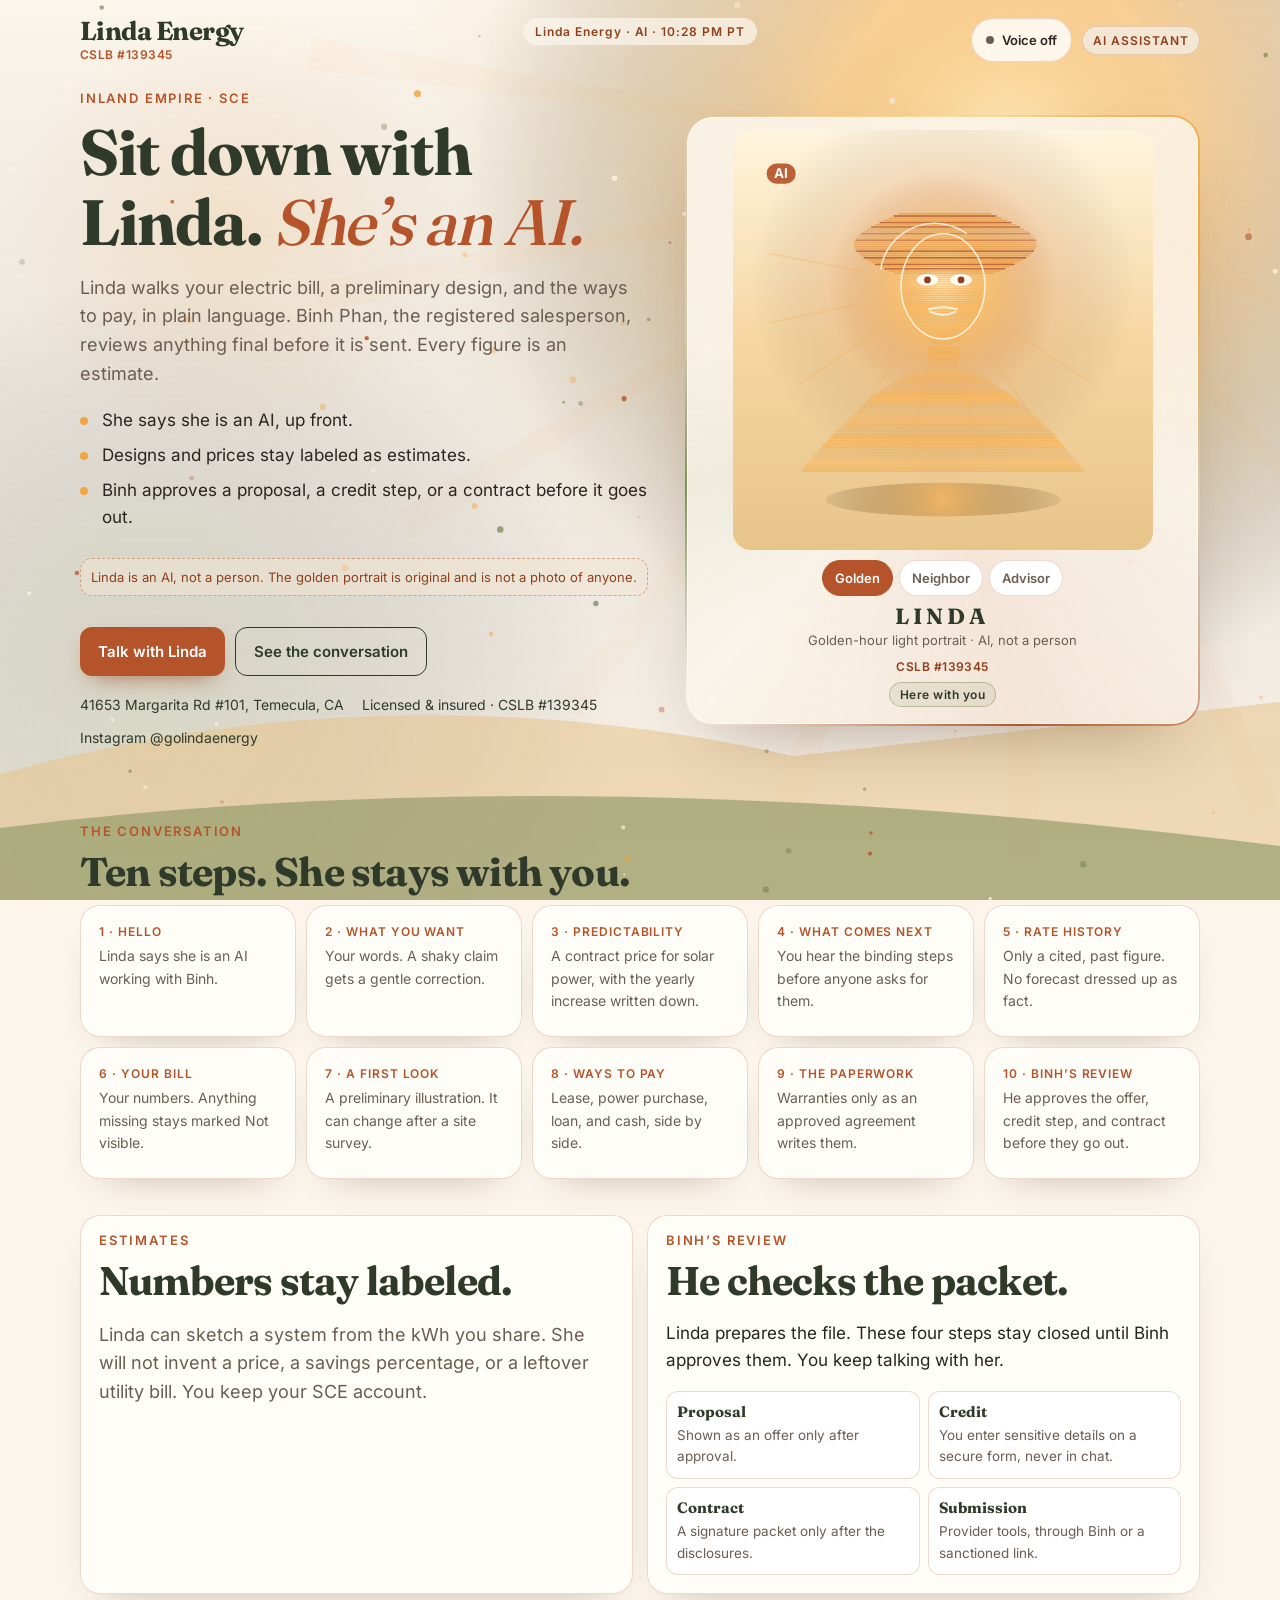
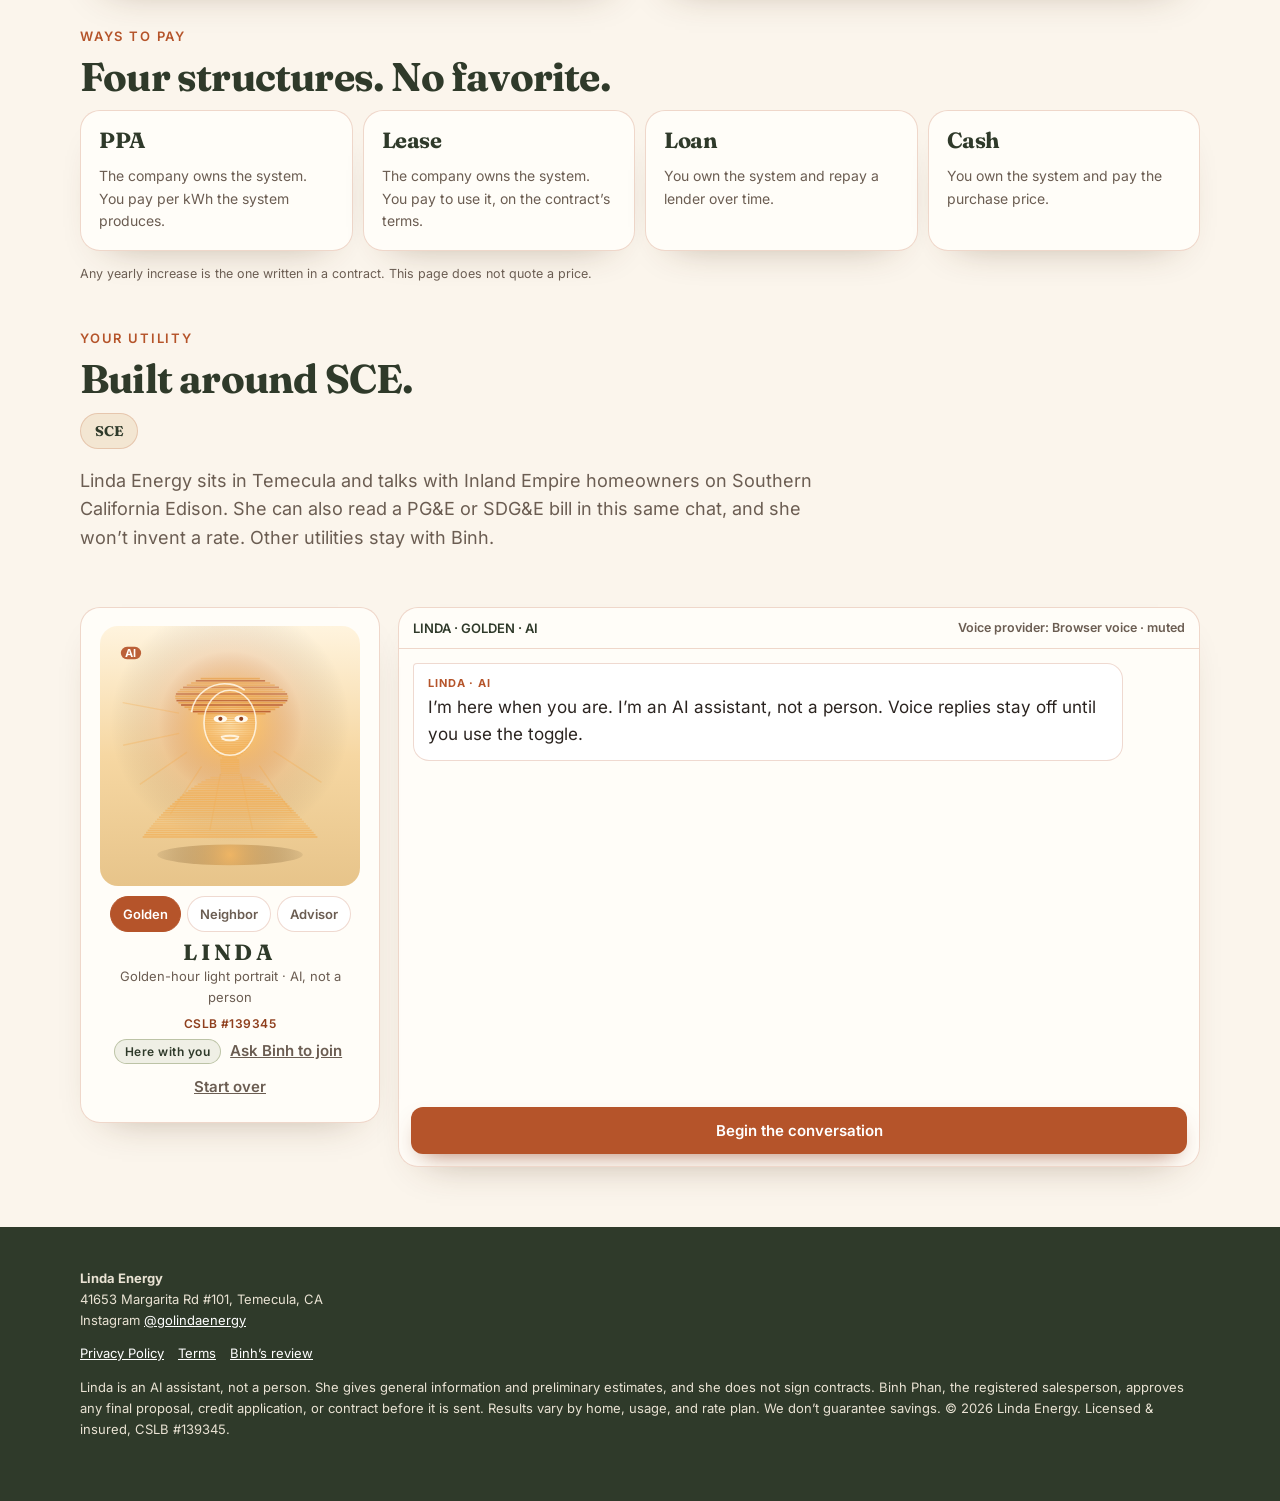
==== ai-closer/index.html @ 42d1611a "Add Linda Energy AI closer Port the v4 closer into ai-closer with a warm Inland Empire page, three o" ====
<!doctype html>
<html lang="en">
<head>
<meta charset="utf-8">
<meta name="viewport" content="width=device-width,initial-scale=1,viewport-fit=cover">
<title>Talk with Linda, an AI assistant | Linda Energy</title>
<meta name="description" content="Linda is an AI assistant for Inland Empire homeowners on SCE. She walks the bill, a preliminary design, and ways to pay. Binh Phan approves anything final. CSLB #139345.">
<meta name="theme-color" content="#B5542A">
<meta name="robots" content="noindex">
<link rel="canonical" href="https://sovereignenergy.github.io/linda-energy-pages/ai-closer/">
<link rel="icon" href="assets/favicon.svg" type="image/svg+xml">
<link rel="apple-touch-icon" href="assets/favicon.png">
<link rel="preload" href="assets/fonts/Fraunces-700.woff2" as="font" type="font/woff2" crossorigin>
<link rel="stylesheet" href="assets/style.css">
<script>if(matchMedia("(prefers-reduced-motion: reduce)").matches)document.documentElement.classList.add("rm");</script>
</head>
<body class="booting">
<canvas id="starfield" aria-hidden="true"></canvas>
<div id="spot" aria-hidden="true"></div>
<div class="hud" aria-hidden="true"><span class="hud-readout" id="hudReadout">Linda Energy · AI</span></div>
<div class="boot" id="boot">
  <div class="boot-card">
    <div class="boot-core" aria-hidden="true"></div>
    <p class="boot-kicker">Linda Energy</p>
    <h2 class="boot-title">Good afternoon.</h2>
    <ol id="bootLog"></ol>
    <div class="boot-bar" aria-hidden="true"><i id="bootBar"></i></div>
    <button class="btn" id="bootSkip" type="button">Skip the hello</button>
  </div>
</div>
<a class="skip" href="#bay">Skip to the conversation</a>
<header class="bar">
  <a class="logo" href="./" aria-label="Linda Energy home">
    <span class="wordmark">Linda Energy</span>
    <small>CSLB #139345</small>
  </a>
  <div class="bar-actions">
    <button class="voice-toggle" id="voiceToggle" type="button" aria-pressed="false" aria-label="Turn voice on"><span class="vt-ico" aria-hidden="true"></span><span class="vt-label">Voice off</span></button>
    <span class="tag">AI assistant</span>
  </div>
</header>
<main>
  <div class="wrap">
    <section class="hero" aria-labelledby="h1">
      <div class="hero-copy">
        <p class="eyebrow">Inland Empire · SCE</p>
        <h1 id="h1">Sit down with Linda. <span class="glow">She’s an AI.</span></h1>
        <p class="lede">Linda walks your electric bill, a preliminary design, and the ways to pay, in plain language. Binh Phan, the registered salesperson, reviews anything final before it is sent. Every figure is an estimate.</p>
        <ul class="points">
          <li>She says she is an AI, up front.</li>
          <li>Designs and prices stay labeled as estimates.</li>
          <li>Binh approves a proposal, a credit step, or a contract before it goes out.</li>
        </ul>
        <p class="aiflag" data-avatar-ai>Linda is an AI, not a person. The golden portrait is original and is not a photo of anyone.</p>
        <div class="hero-actions">
          <button class="btn" id="begin" type="button">Talk with Linda</button>
          <a class="btn ghost" href="#sequence">See the conversation</a>
        </div>
        <ul class="trust">
          <li>41653 Margarita Rd #101, Temecula, CA</li>
          <li>Licensed &amp; insured · CSLB #139345</li>
          <li>Instagram @golindaenergy</li>
        </ul>
      </div>
      <div class="av-frame">
        <div class="av-core">
          <canvas data-avatar width="480" height="480" aria-label="Linda, golden portrait. An AI, not a person. This face is original and resembles no real individual." role="img"></canvas>
          <div class="avatar-switch" role="group" aria-label="Choose a portrait of Linda">
            <button class="av-pick" type="button" data-avatar-pick="glow" aria-pressed="true">Golden</button>
            <button class="av-pick" type="button" data-avatar-pick="neighbor" aria-pressed="false">Neighbor</button>
            <button class="av-pick" type="button" data-avatar-pick="advisor" aria-pressed="false">Advisor</button>
          </div>
          <div class="av-name" data-avatar-name>LINDA</div>
          <div class="av-sub" data-avatar-blurb>Golden-hour light portrait · AI, not a person</div>
          <p class="av-license" data-brand-license>CSLB #139345</p>
          <div class="av-state" data-av-state>Here with you</div>
        </div>
      </div>
    </section>
    <section class="section" id="sequence">
      <p class="eyebrow reveal">The conversation</p>
      <h2 class="reveal">Ten steps. She stays with you.</h2>
      <div class="film">
        <article class="panel reveal"><b>1 · Hello</b><p>Linda says she is an AI working with Binh.</p></article>
        <article class="panel reveal"><b>2 · What you want</b><p>Your words. A shaky claim gets a gentle correction.</p></article>
        <article class="panel reveal"><b>3 · Predictability</b><p>A contract price for solar power, with the yearly increase written down.</p></article>
        <article class="panel reveal"><b>4 · What comes next</b><p>You hear the binding steps before anyone asks for them.</p></article>
        <article class="panel reveal"><b>5 · Rate history</b><p>Only a cited, past figure. No forecast dressed up as fact.</p></article>
        <article class="panel reveal"><b>6 · Your bill</b><p>Your numbers. Anything missing stays marked Not visible.</p></article>
        <article class="panel reveal"><b>7 · A first look</b><p>A preliminary illustration. It can change after a site survey.</p></article>
        <article class="panel reveal"><b>8 · Ways to pay</b><p>Lease, power purchase, loan, and cash, side by side.</p></article>
        <article class="panel reveal"><b>9 · The paperwork</b><p>Warranties only as an approved agreement writes them.</p></article>
        <article class="panel reveal"><b>10 · Binh’s review</b><p>He approves the offer, credit step, and contract before they go out.</p></article>
      </div>
    </section>
    <section class="section">
      <div class="split">
        <article class="panel reveal">
          <p class="eyebrow">Estimates</p>
          <h2>Numbers stay labeled.</h2>
          <p class="lede">Linda can sketch a system from the kWh you share. She will not invent a price, a savings percentage, or a leftover utility bill. You keep your SCE account.</p>
        </article>
        <article class="panel reveal">
          <p class="eyebrow">Binh’s review</p>
          <h2>He checks the packet.</h2>
          <p>Linda prepares the file. These four steps stay closed until Binh approves them. You keep talking with her.</p>
          <div class="gates">
            <div><strong>Proposal</strong>Shown as an offer only after approval.</div>
            <div><strong>Credit</strong>You enter sensitive details on a secure form, never in chat.</div>
            <div><strong>Contract</strong>A signature packet only after the disclosures.</div>
            <div><strong>Submission</strong>Provider tools, through Binh or a sanctioned link.</div>
          </div>
        </article>
      </div>
    </section>
    <section class="section">
      <p class="eyebrow reveal">Ways to pay</p>
      <h2 class="reveal">Four structures. No favorite.</h2>
      <div class="cards">
        <article class="panel reveal"><h3>PPA</h3><p>The company owns the system. You pay per kWh the system produces.</p></article>
        <article class="panel reveal"><h3>Lease</h3><p>The company owns the system. You pay to use it, on the contract’s terms.</p></article>
        <article class="panel reveal"><h3>Loan</h3><p>You own the system and repay a lender over time.</p></article>
        <article class="panel reveal"><h3>Cash</h3><p>You own the system and pay the purchase price.</p></article>
      </div>
      <p class="fine reveal">Any yearly increase is the one written in a contract. This page does not quote a price.</p>
    </section>
    <section class="section reveal">
      <p class="eyebrow">Your utility</p>
      <h2>Built around SCE.</h2>
      <div class="util-row">
        <span class="pill">SCE</span>
      </div>
      <p class="lede">Linda Energy sits in Temecula and talks with Inland Empire homeowners on Southern California Edison. She can also read a PG&amp;E or SDG&amp;E bill in this same chat, and she won’t invent a rate. Other utilities stay with Binh.</p>
    </section>
    <section class="bay" id="bay">
      <div class="bay-grid">
        <aside class="bay-aside panel">
          <canvas data-avatar width="420" height="420" aria-label="Linda, golden portrait. An AI, not a person. This face is original and resembles no real individual." role="img"></canvas>
          <div class="avatar-switch" role="group" aria-label="Choose a portrait of Linda">
            <button class="av-pick" type="button" data-avatar-pick="glow" aria-pressed="true">Golden</button>
            <button class="av-pick" type="button" data-avatar-pick="neighbor" aria-pressed="false">Neighbor</button>
            <button class="av-pick" type="button" data-avatar-pick="advisor" aria-pressed="false">Advisor</button>
          </div>
          <div class="av-name" data-avatar-name>LINDA</div>
          <div class="av-sub" data-avatar-blurb>Golden-hour light portrait · AI, not a person</div>
          <p class="av-license" data-brand-license>CSLB #139345</p>
          <div class="av-state" data-av-state>Here with you</div>
          <button class="textbtn" id="askBinh" type="button">Ask Binh to join</button>
          <button class="textbtn" id="startOver" type="button">Start over</button>
        </aside>
        <section class="panel console" aria-label="Conversation with Linda">
          <div class="console-bar">
            <span data-console-title>LINDA · GOLDEN · AI</span>
            <span class="fine" id="voiceMeta">Voice provider: Browser voice · muted</span>
          </div>
          <div class="chat" id="chat" tabindex="0">
            <div class="msg bot"><span class="who">LINDA · AI</span>I’m here when you are. I’m an AI assistant, not a person. Voice replies stay off until you use the toggle.</div>
          </div>
          <div id="dock">
            <button class="btn full" id="beginDock" type="button">Begin the conversation</button>
          </div>
        </section>
      </div>
    </section>
  </div>
</main>
<footer class="site">
  <div class="wrap">
    <p><strong>Linda Energy</strong><br>41653 Margarita Rd #101, Temecula, CA<br>Instagram <a href="https://instagram.com/golindaenergy" rel="noopener">@golindaenergy</a></p>
    <nav aria-label="Legal"><a href="../privacy/">Privacy Policy</a><a href="../terms/">Terms</a><a href="review/">Binh’s review</a></nav>
    <p>Linda is an AI assistant, not a person. She gives general information and preliminary estimates, and she does not sign contracts. Binh Phan, the registered salesperson, approves any final proposal, credit application, or contract before it is sent. Results vary by home, usage, and rate plan. We don’t guarantee savings. © 2026 Linda Energy. Licensed &amp; insured, CSLB #139345.</p>
  </div>
</footer>
<div id="live" class="sr" aria-live="polite"></div>
<script src="../config.js"></script>
<script src="assets/brand.js"></script>
<script src="assets/config.js"></script>
<script src="assets/lead.js"></script>
<script src="assets/queue.js"></script>
<script src="assets/voice.js"></script>
<script src="assets/avatars.js"></script>
<script src="assets/fx.js"></script>
<script src="assets/closer.js"></script>
<script>
CloserAvatars.bindSwitcher();
HeliosFX.start();
HeliosVoice.bind(document.getElementById("voiceToggle"), document.getElementById("voiceMeta"));
HeliosCloser.bind();
HeliosFX.boot(function () {});
</script>
</body>
</html>
---- ai-closer/assets/style.css ----
@font-face{font-family:Inter;font-weight:400;font-display:swap;src:url(fonts/Inter-400.woff2) format("woff2")}
@font-face{font-family:Inter;font-weight:500;font-display:swap;src:url(fonts/Inter-500.woff2) format("woff2")}
@font-face{font-family:Inter;font-weight:600;font-display:swap;src:url(fonts/Inter-600.woff2) format("woff2")}
@font-face{font-family:Inter;font-weight:700;font-display:swap;src:url(fonts/Inter-700.woff2) format("woff2")}
@font-face{font-family:Fraunces;font-weight:500;font-display:swap;src:url(fonts/Fraunces-500.woff2) format("woff2")}
@font-face{font-family:Fraunces;font-weight:700;font-display:swap;src:url(fonts/Fraunces-700.woff2) format("woff2")}
@property --ang{syntax:"<angle>";inherits:false;initial-value:0deg}
:root{
  --bg:#FBF5EC;--cream:#FBF5EC;--sand:#F3E6D2;--navy:#2F3A2A;--olive:#2F3A2A;
  --ink:#2B2420;--muted:#6B5D52;--cyan:#B5542A;--terra:#B5542A;--cyan-dark:#8F3F1D;--terra-d:#8F3F1D;
  --amber:#F2A541;--citrus:#F2A541;--sage:#7E8F5A;
  --line:rgba(181,84,42,.22);--panel:rgba(255,253,249,.92);--danger:#9C2F24;--card:#FFFDF9;
  --font:Inter,system-ui,sans-serif;--display:Fraunces,Georgia,serif
}
*{box-sizing:border-box}
html,body{margin:0;min-height:100%}
html{scroll-behavior:smooth}
body{
  background:
    radial-gradient(980px 560px at 86% -8%, rgba(242,165,65,.42), transparent 58%),
    radial-gradient(720px 480px at -12% 100%, rgba(126,143,90,.22), transparent 55%),
    var(--cream);
  color:var(--ink);
  font:17px/1.6 var(--font);
  -webkit-font-smoothing:antialiased
}
body::before{
  content:"";position:fixed;inset:-8%;z-index:0;pointer-events:none;
  background:radial-gradient(circle at 72% 18%, rgba(255,214,140,.55), transparent 42%);
  animation:sunshift 16s ease-in-out infinite alternate
}
@keyframes sunshift{to{transform:translate3d(-2.5%,2%,0) scale(1.06)}}
body.booting{overflow:hidden}
::selection{background:rgba(242,165,65,.35);color:var(--ink)}
a{color:var(--terra-d)}
img,canvas{max-width:100%}
.sr{position:absolute;width:1px;height:1px;padding:0;margin:-1px;overflow:hidden;clip:rect(0,0,0,0);white-space:nowrap;border:0}
.skip{position:absolute;left:12px;top:-60px;z-index:40;background:var(--olive);color:#fff;padding:10px 14px;border-radius:8px}
.skip:focus{top:12px}
#starfield{position:fixed;inset:0;width:100%;height:100%;z-index:0;pointer-events:none}
#spot{position:fixed;left:0;top:0;width:38vw;height:38vw;max-width:460px;max-height:460px;pointer-events:none;z-index:1;background:radial-gradient(circle,rgba(242,165,65,.16),transparent 68%)}
.hud{position:fixed;inset:0;pointer-events:none;z-index:6}
.hud-readout{position:absolute;top:18px;left:50%;transform:translateX(-50%);font:600 12px var(--font);letter-spacing:.08em;color:var(--terra-d);background:rgba(251,245,236,.72);border-radius:999px;padding:6px 12px}
.wrap{position:relative;z-index:4;width:min(1120px,100% - 40px);margin:0 auto}
header.bar{
  position:relative;z-index:7;display:flex;justify-content:space-between;align-items:center;gap:12px;
  width:min(1120px,100% - 40px);margin:0 auto;padding:18px 0
}
.logo{display:flex;flex-direction:column;text-decoration:none;color:var(--olive);line-height:1}
.wordmark{font:700 26px/1 var(--display);letter-spacing:-.02em}
.logo small{font:600 12px/1.2 var(--font);letter-spacing:.04em;color:var(--terra);margin-top:4px}
.bar-actions{display:flex;align-items:center;gap:10px}
.tag{font:600 12px var(--font);letter-spacing:.08em;text-transform:uppercase;color:var(--terra-d);border:1px solid var(--line);padding:6px 10px;border-radius:99px;background:var(--sand)}
.voice-toggle{
  display:inline-flex;align-items:center;gap:8px;min-height:44px;padding:8px 14px;border-radius:999px;cursor:pointer;
  border:1px solid var(--line);background:rgba(255,253,249,.85);color:var(--ink);font:600 13px var(--font)
}
.voice-toggle[aria-pressed="true"]{border-color:var(--citrus);box-shadow:0 8px 20px -12px rgba(181,84,42,.8)}
.vt-ico{width:8px;height:8px;border-radius:50%;background:var(--muted)}
.voice-toggle[aria-pressed="true"] .vt-ico{background:var(--citrus)}
body.is-speaking .vt-ico{animation:ping 1s ease infinite}
@keyframes ping{50%{box-shadow:0 0 0 6px rgba(242,165,65,.28)}}
h1,h2,h3{font-family:var(--display);font-weight:700;letter-spacing:-.02em;line-height:1.08;margin:0 0 12px;color:var(--olive)}
h1{font-size:clamp(38px,6vw,64px)}
h2{font-size:clamp(28px,3.4vw,40px)}
.glow{color:var(--terra);font-style:italic;font-weight:500}
.eyebrow{font:600 13px/1 var(--font);letter-spacing:.14em;text-transform:uppercase;color:var(--terra);margin:0 0 12px}
.lede{color:var(--muted);font-size:18px;max-width:42em}
.hero{display:grid;grid-template-columns:1.05fr .95fr;gap:36px;align-items:center;padding:12px 0 48px}
.points{list-style:none;padding:0;margin:18px 0;display:grid;gap:8px}
.points li{padding-left:22px;position:relative}
.points li:before{content:"";position:absolute;left:0;top:10px;width:8px;height:8px;border-radius:50%;background:var(--citrus)}
.hero-actions{display:flex;flex-wrap:wrap;gap:10px;margin-top:18px}
.trust{display:flex;flex-wrap:wrap;gap:10px 18px;list-style:none;padding:0;margin:18px 0 0;color:var(--olive);font-size:14px}
.av-frame{
  position:relative;border-radius:28px;padding:2px;
  background:conic-gradient(from var(--ang),transparent,var(--citrus),transparent 30%,var(--terra),transparent 62%,var(--sage),transparent 80%);
  animation:spin 18s linear infinite;
  box-shadow:0 30px 70px -36px rgba(80,50,20,.45)
}
@keyframes spin{to{--ang:360deg}}
.av-core{border-radius:26px;background:rgba(251,245,236,.9);padding:12px 12px 16px;text-align:center;border:1px solid rgba(255,253,249,.8)}
.av-core canvas,.bay-aside canvas{width:min(100%,420px);height:auto;aspect-ratio:1;display:block;margin:0 auto;border-radius:18px}
.av-name{font:700 22px var(--display);letter-spacing:.18em;color:var(--olive);margin-top:6px}
.avatar-switch{display:flex;flex-wrap:wrap;gap:6px;justify-content:center;margin:10px 0 2px}
.av-pick{
  min-height:36px;padding:6px 12px;border-radius:999px;cursor:pointer;
  border:1px solid var(--line);background:#fff;color:var(--muted);
  font:600 13px var(--font)
}
.av-pick[aria-pressed="true"]{color:#fff;background:var(--terra);border-color:var(--terra)}
.av-license{font:600 12px var(--font);letter-spacing:.04em;color:var(--terra-d);margin:8px 0 0}
.av-sub{color:var(--muted);font-size:13px}
.av-state{display:inline-flex;margin-top:8px;font:600 12px var(--font);letter-spacing:.04em;color:var(--olive);border:1px solid rgba(126,143,90,.45);border-radius:99px;padding:4px 10px;background:rgba(126,143,90,.12)}
.aiflag{display:inline-block;font-size:13px;color:var(--terra-d);border:1px dashed rgba(181,84,42,.45);padding:8px 10px;border-radius:12px;margin-top:8px;background:rgba(243,230,210,.55)}
.section{padding:28px 0 8px}
.panel{background:var(--panel);border:1px solid var(--line);border-radius:20px;padding:18px;box-shadow:0 18px 40px -28px rgba(80,50,20,.45)}
.film{display:grid;grid-template-columns:repeat(5,1fr);gap:10px}
.film article{min-height:132px}
.film b{display:block;font:600 12px var(--font);letter-spacing:.08em;text-transform:uppercase;color:var(--terra);margin-bottom:6px}
.film p,.cards p{margin:0;color:var(--muted);font-size:14px}
.split{display:grid;grid-template-columns:1fr 1fr;gap:14px}
.gates{display:grid;grid-template-columns:1fr 1fr;gap:8px;margin-top:10px}
.gates div{border:1px solid var(--line);border-radius:12px;padding:10px;font-size:13.5px;color:var(--muted);background:#fff}
.gates strong{display:block;color:var(--olive);font:700 15px var(--display);margin-bottom:4px}
.cards{display:grid;grid-template-columns:repeat(4,1fr);gap:10px}
.cards article h3{font-size:22px;color:var(--olive)}
.util-row{display:flex;flex-wrap:wrap;gap:8px}
.pill{border:1px solid var(--line);border-radius:999px;padding:8px 14px;font:700 14px var(--display);color:var(--olive);background:var(--sand)}
.pill strong{font-weight:700}
.bay{padding:28px 0 48px}
.bay-grid{display:grid;grid-template-columns:300px 1fr;gap:18px;align-items:start}
.bay-aside{text-align:center}
.bay-aside canvas{width:min(100%,260px)}
.console{display:flex;flex-direction:column;min-height:560px;max-height:min(78vh,760px);padding:0;overflow:hidden}
.console-bar{display:flex;justify-content:space-between;gap:8px;align-items:center;padding:12px 14px;border-bottom:1px solid var(--line);font:600 13px var(--font);color:var(--olive)}
.chat{flex:1;overflow:auto;padding:14px;display:flex;flex-direction:column;gap:10px;scroll-behavior:smooth}
.msg{max-width:92%;padding:12px 14px;border-radius:16px;animation:rise .45s ease}
.msg.bot{background:#fff;border:1px solid var(--line);border-top-left-radius:4px}
.msg.me{align-self:flex-end;background:#FFF1E4;border:1px solid rgba(181,84,42,.28);border-top-right-radius:4px}
.msg.binh{background:#F4F0E4;border:1px solid rgba(126,143,90,.45);border-top-left-radius:4px}
.msg .who{display:block;font:700 11px var(--font);letter-spacing:.08em;margin-bottom:4px;color:var(--terra)}
.msg.binh .who{color:var(--olive)}
.msg b{color:var(--terra-d)}
.msg ul,.msg ol{margin:6px 0;padding-left:18px}
.msg p{margin:6px 0}
@keyframes rise{from{opacity:0;transform:translateY(8px)}to{opacity:1;transform:none}}
#dock{padding:0 12px 12px}
.composer{display:grid;gap:8px}
.choices{display:flex;flex-wrap:wrap;gap:8px}
.chip,.mic,.btn,.textbtn{position:relative;overflow:hidden;min-height:44px;border-radius:12px;cursor:pointer;font:600 15px var(--font);color:var(--ink)}
.chip,.mic{background:#fff;border:1.5px solid var(--line);padding:10px 14px;border-radius:999px}
.chip:hover,.mic:hover{border-color:var(--terra)}
.mic.on{border-color:var(--citrus);color:var(--terra-d);box-shadow:0 0 0 3px rgba(242,165,65,.28)}
.btn{
  display:inline-flex;justify-content:center;align-items:center;gap:8px;border:0;padding:14px 18px;text-decoration:none;
  color:#fff;background:var(--terra);box-shadow:0 10px 24px -12px rgba(143,63,29,.8);border-radius:12px
}
.btn:hover{background:var(--terra-d)}
.btn.full{width:100%}
.btn.ghost{background:transparent;color:var(--olive);border:1.5px solid var(--olive);box-shadow:none}
.btn:disabled,.chip:disabled{opacity:.55;cursor:wait}
.textbtn{background:transparent;border:0;color:var(--muted);padding:8px 4px;border-radius:8px;text-decoration:underline;min-height:36px}
.field{margin-bottom:10px}
label.l,fieldset legend.fine{display:block;font-size:13px;font-weight:600;color:var(--olive);margin-bottom:5px}
input[type=text],input[type=email],input[type=tel],input[type=number],input[type=file],select,textarea{
  width:100%;padding:12px;border-radius:12px;border:1.5px solid var(--line);
  background:#fff;color:var(--ink);font:inherit
}
textarea{min-height:76px;resize:vertical}
input:focus,select:focus,textarea:focus{outline:3px solid rgba(242,165,65,.45);outline-offset:1px;border-color:var(--terra)}
.row2{display:grid;grid-template-columns:1fr 1fr;gap:10px}
.consent{display:flex;gap:10px;align-items:flex-start;font-size:12.5px;color:var(--muted);margin:8px 0}
.consent input{margin-top:3px;accent-color:var(--terra)}
.err{color:var(--danger);font-size:13px;min-height:0;margin:0}
.fine{font-size:12.5px;color:var(--muted)}
.inputs{display:grid;gap:4px}
.typing{display:inline-flex;gap:4px;vertical-align:middle}
.typing i{width:6px;height:6px;border-radius:50%;background:var(--terra);animation:blink 1s infinite}
.typing i:nth-child(2){animation-delay:.15s}
.typing i:nth-child(3){animation-delay:.3s}
@keyframes blink{50%{opacity:.25}}
.heard{margin:0}
.hp{position:absolute;left:-9999px}
footer.site{position:relative;z-index:4;background:var(--olive);color:#E9E2D3;font-size:13px;padding:28px 0 48px;margin-top:12px}
footer.site a{color:#fff}
footer.site nav{margin:8px 0}
footer.site nav a{margin-right:14px}
.reveal{opacity:0;transform:translateY(16px);transition:opacity .7s ease,transform .7s ease}
.reveal.in{opacity:1;transform:none}
.boot{
  position:fixed;inset:0;z-index:30;display:grid;place-items:center;
  background:linear-gradient(180deg, rgba(251,245,236,.28), rgba(243,230,210,.55));
  transition:opacity .5s ease,visibility .5s ease
}
body.ready .boot{opacity:0;visibility:hidden;pointer-events:none}
.boot-card{
  width:min(520px,92vw);text-align:left;position:relative;
  background:rgba(255,253,249,.9);border:1px solid var(--line);border-radius:24px;padding:22px 22px 18px;
  box-shadow:0 30px 60px -32px rgba(80,50,20,.5)
}
.boot-core{
  width:72px;height:72px;border-radius:50%;margin-bottom:8px;
  background:radial-gradient(circle at 40% 40%,#fff6df,#F2A541 42%,rgba(181,84,42,.15) 70%,transparent 72%);
  animation:core 3.2s ease-in-out infinite;box-shadow:0 0 36px rgba(242,165,65,.45)
}
@keyframes core{50%{transform:scale(1.06) translateY(-2px)}}
.boot-kicker{font:600 12px var(--font);letter-spacing:.16em;text-transform:uppercase;color:var(--terra);margin:0}
.boot-title{font-size:clamp(36px,6vw,52px);margin:4px 0 8px}
#bootLog{list-style:none;padding:0;margin:8px 0;min-height:168px;font:14px/1.7 var(--font);color:var(--olive)}
#bootLog li:before{content:"· ";color:var(--citrus)}
.boot-bar{height:4px;border-radius:4px;background:var(--sand);overflow:hidden;margin:8px 0 14px}
.boot-bar i{display:block;height:100%;width:0;background:linear-gradient(90deg,var(--citrus),var(--terra));transition:width .3s ease}
.review-list{display:grid;gap:14px;padding:8px 0 40px}
.packet{display:grid;gap:10px}
.packet header{display:flex;justify-content:space-between;gap:8px;align-items:flex-start}
.packet h2{font-size:22px}
.status{font:700 11px var(--font);letter-spacing:.08em;text-transform:uppercase;border:1px solid var(--line);border-radius:99px;padding:4px 8px;color:var(--terra-d);background:var(--sand)}
.internal{border:1px solid rgba(156,47,36,.35);background:#FBF1EC;color:#6E3328;border-radius:12px;padding:10px 12px;font-size:13.5px}
.actions{display:flex;flex-wrap:wrap;gap:8px}
.checkline{display:flex;gap:8px;align-items:center;font-size:14.5px}
details summary{cursor:pointer;font-weight:600;color:var(--olive)}
pre.fine{white-space:pre-wrap}
@media(max-width:980px){
  .film{grid-template-columns:1fr 1fr}
  .cards{grid-template-columns:1fr 1fr}
}
@media(max-width:860px){
  .hero,.split,.bay-grid{grid-template-columns:1fr}
  .hud-readout{display:none}
  .console{max-height:none;min-height:70vh}
  .av-frame{animation:none}
  .row2{grid-template-columns:1fr}
  .wordmark{font-size:22px}
}
@media(min-width:861px){.bay-aside{position:sticky;top:12px}}
@media(prefers-reduced-motion:reduce){
  html{scroll-behavior:auto}
  *,*::before,*::after{animation:none!important;transition:none!important}
  .reveal{opacity:1;transform:none}
  .boot{display:none}
}
html.rm .boot{display:none}
html.rm .reveal{opacity:1;transform:none}
button:hover,a.btn:hover{transform:translateY(-1px)}
button:active,a.btn:active{transform:translateY(0)}
:focus-visible{outline:3px solid var(--citrus);outline-offset:3px}
@media(prefers-reduced-motion:reduce){
  button:hover,a.btn:hover,button:active,a.btn:active{transform:none}
}
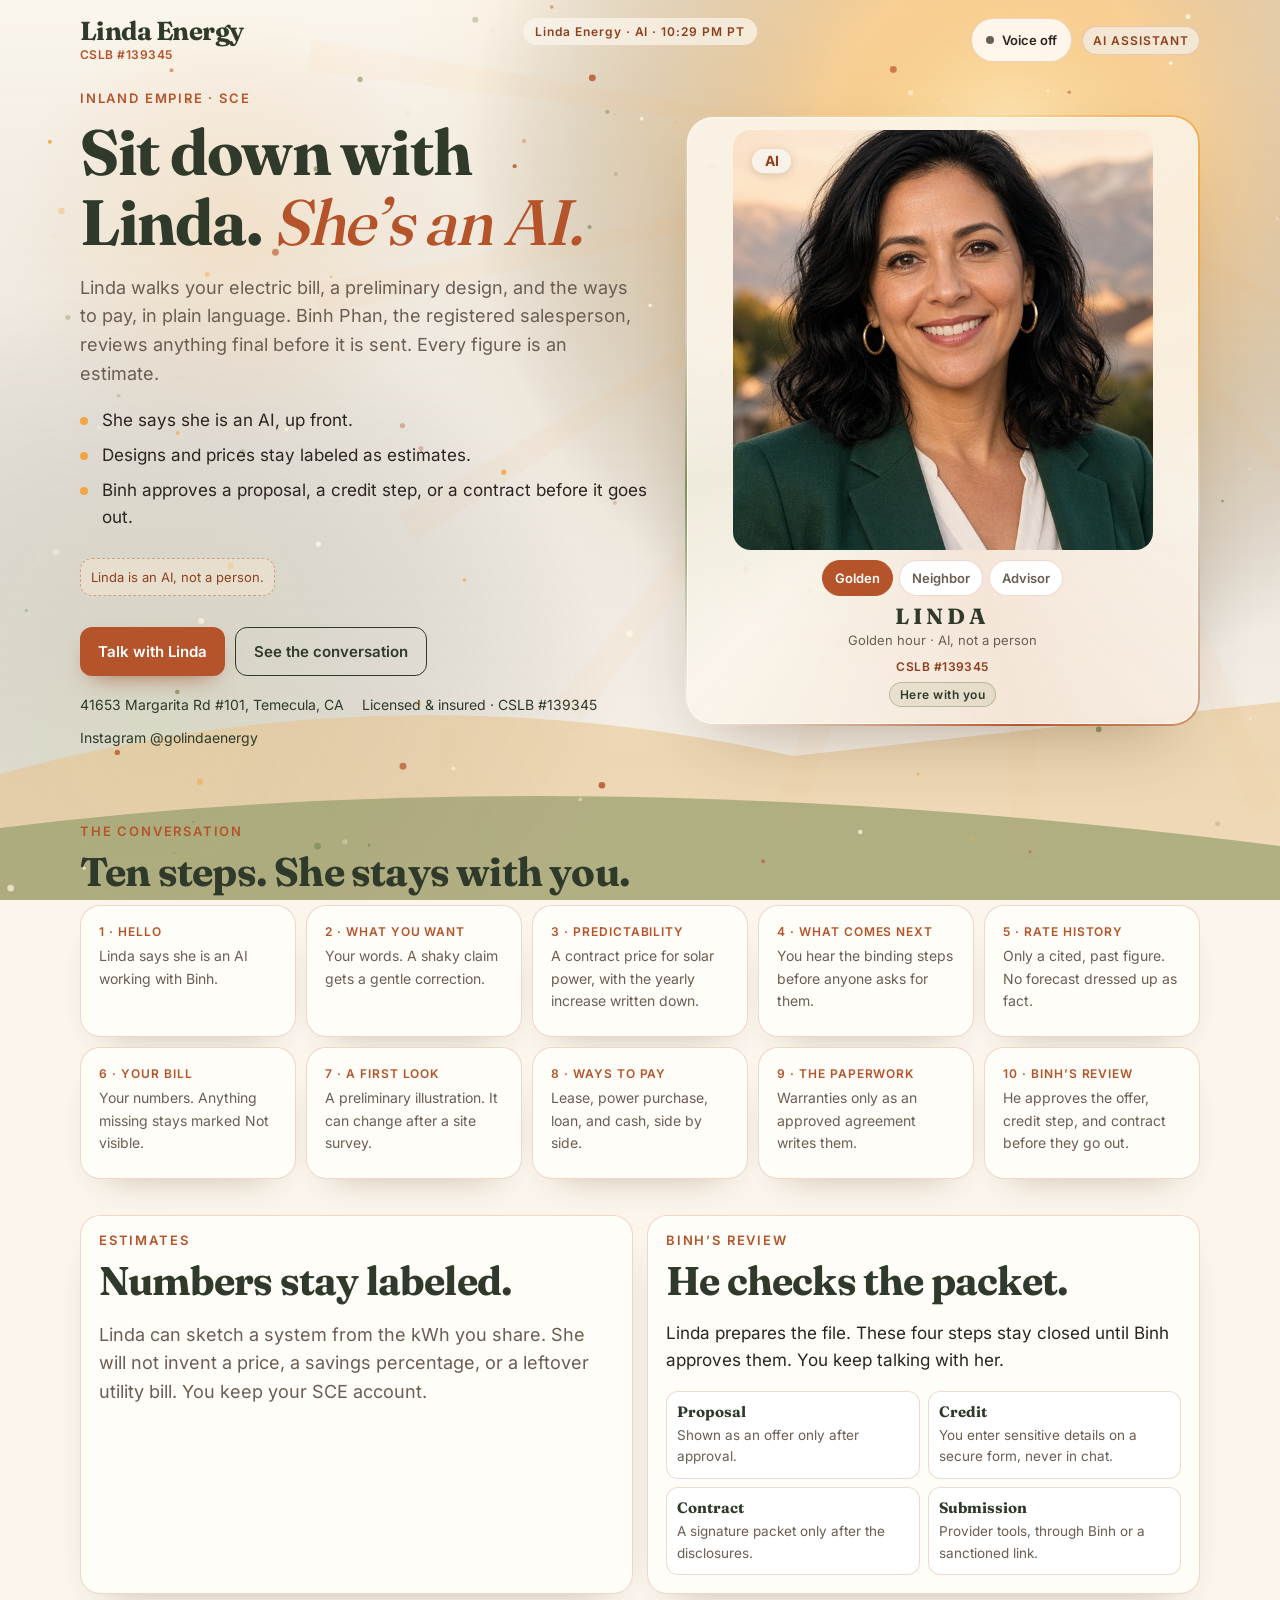
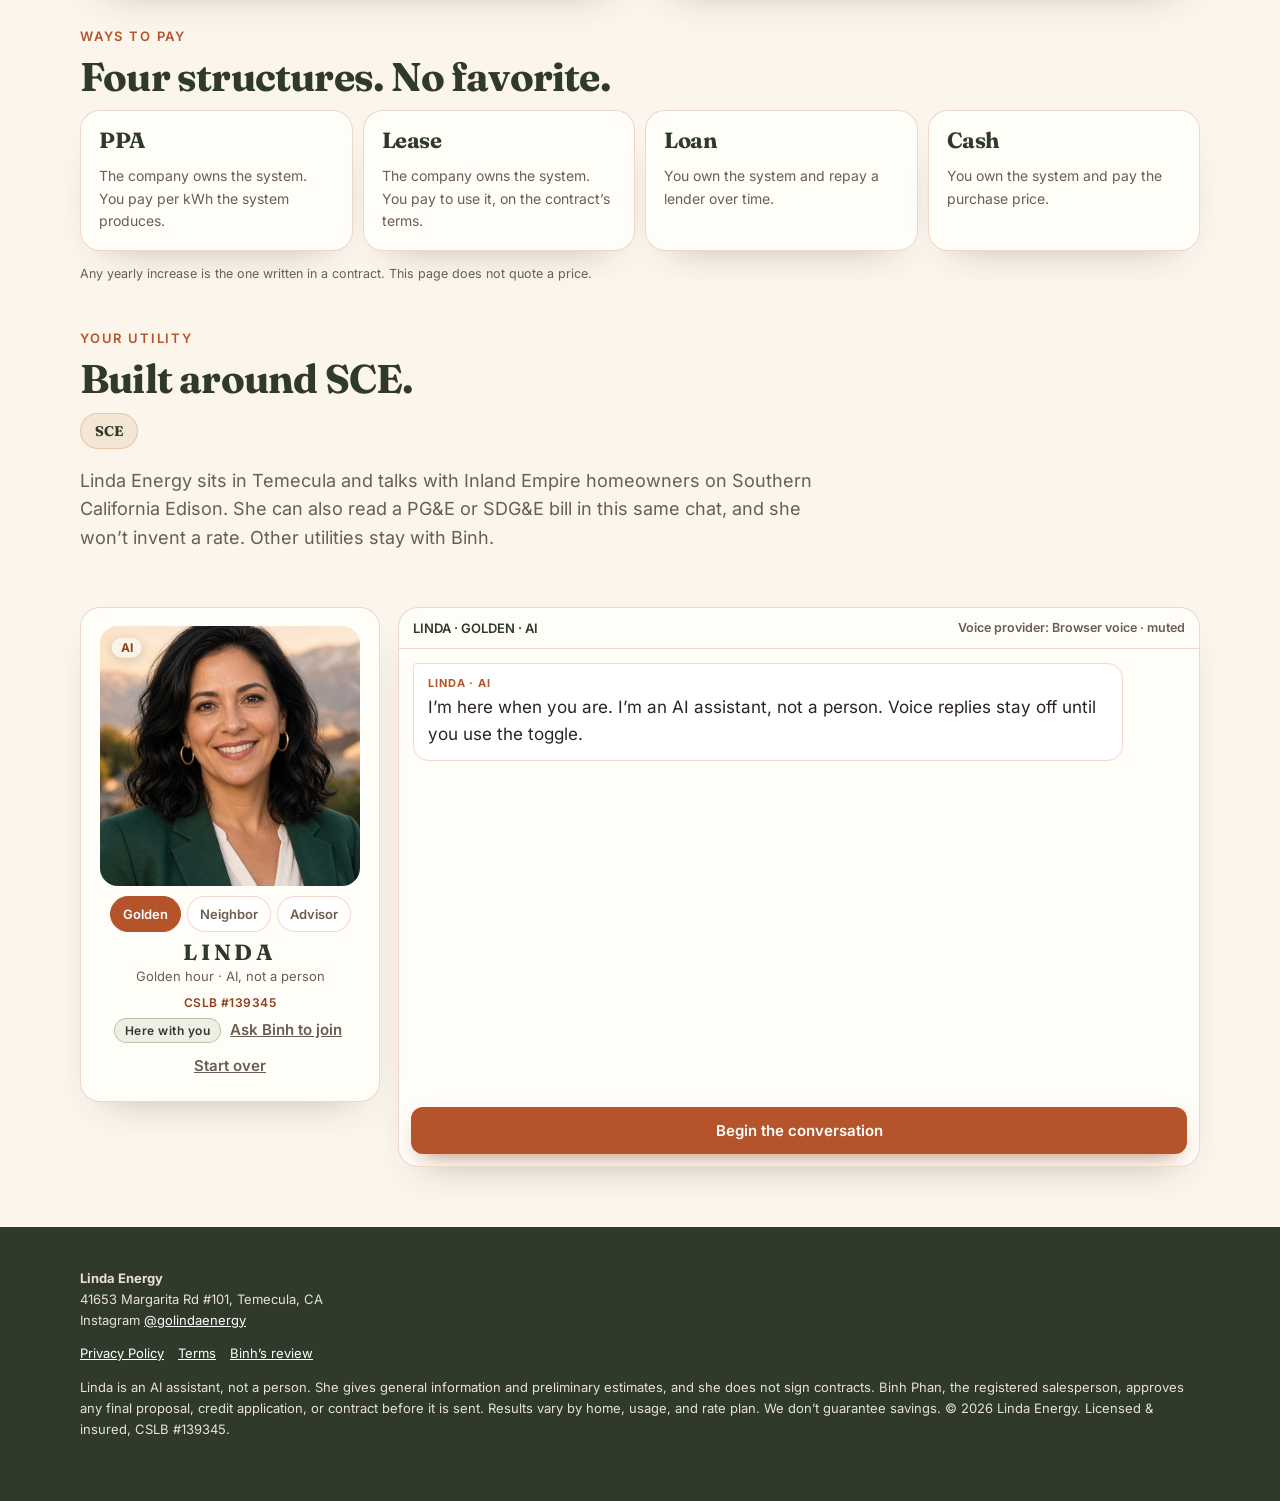
==== commit f57ad078: "Replace drawn Linda portraits with hyperrealistic photos. Use the approved golden-hour, kitchen, and" ====
--- a/ai-closer/index.html
+++ b/ai-closer/index.html
@@ -51,7 +51,7 @@
           <li>Designs and prices stay labeled as estimates.</li>
           <li>Binh approves a proposal, a credit step, or a contract before it goes out.</li>
         </ul>
-        <p class="aiflag" data-avatar-ai>Linda is an AI, not a person. The golden portrait is original and is not a photo of anyone.</p>
+        <p class="aiflag" data-avatar-ai>Linda is an AI, not a person.</p>
         <div class="hero-actions">
           <button class="btn" id="begin" type="button">Talk with Linda</button>
           <a class="btn ghost" href="#sequence">See the conversation</a>
@@ -64,14 +64,14 @@
       </div>
       <div class="av-frame">
         <div class="av-core">
-          <canvas data-avatar width="480" height="480" aria-label="Linda, golden portrait. An AI, not a person. This face is original and resembles no real individual." role="img"></canvas>
+          <canvas data-avatar width="480" height="480" aria-label="Linda, golden portrait. An AI, not a person." role="img"></canvas>
           <div class="avatar-switch" role="group" aria-label="Choose a portrait of Linda">
             <button class="av-pick" type="button" data-avatar-pick="glow" aria-pressed="true">Golden</button>
             <button class="av-pick" type="button" data-avatar-pick="neighbor" aria-pressed="false">Neighbor</button>
             <button class="av-pick" type="button" data-avatar-pick="advisor" aria-pressed="false">Advisor</button>
           </div>
           <div class="av-name" data-avatar-name>LINDA</div>
-          <div class="av-sub" data-avatar-blurb>Golden-hour light portrait · AI, not a person</div>
+          <div class="av-sub" data-avatar-blurb>Golden hour · AI, not a person</div>
           <p class="av-license" data-brand-license>CSLB #139345</p>
           <div class="av-state" data-av-state>Here with you</div>
         </div>
@@ -135,14 +135,14 @@
     <section class="bay" id="bay">
       <div class="bay-grid">
         <aside class="bay-aside panel">
-          <canvas data-avatar width="420" height="420" aria-label="Linda, golden portrait. An AI, not a person. This face is original and resembles no real individual." role="img"></canvas>
+          <canvas data-avatar width="420" height="420" aria-label="Linda, golden portrait. An AI, not a person." role="img"></canvas>
           <div class="avatar-switch" role="group" aria-label="Choose a portrait of Linda">
             <button class="av-pick" type="button" data-avatar-pick="glow" aria-pressed="true">Golden</button>
             <button class="av-pick" type="button" data-avatar-pick="neighbor" aria-pressed="false">Neighbor</button>
             <button class="av-pick" type="button" data-avatar-pick="advisor" aria-pressed="false">Advisor</button>
           </div>
           <div class="av-name" data-avatar-name>LINDA</div>
-          <div class="av-sub" data-avatar-blurb>Golden-hour light portrait · AI, not a person</div>
+          <div class="av-sub" data-avatar-blurb>Golden hour · AI, not a person</div>
           <p class="av-license" data-brand-license>CSLB #139345</p>
           <div class="av-state" data-av-state>Here with you</div>
           <button class="textbtn" id="askBinh" type="button">Ask Binh to join</button>
